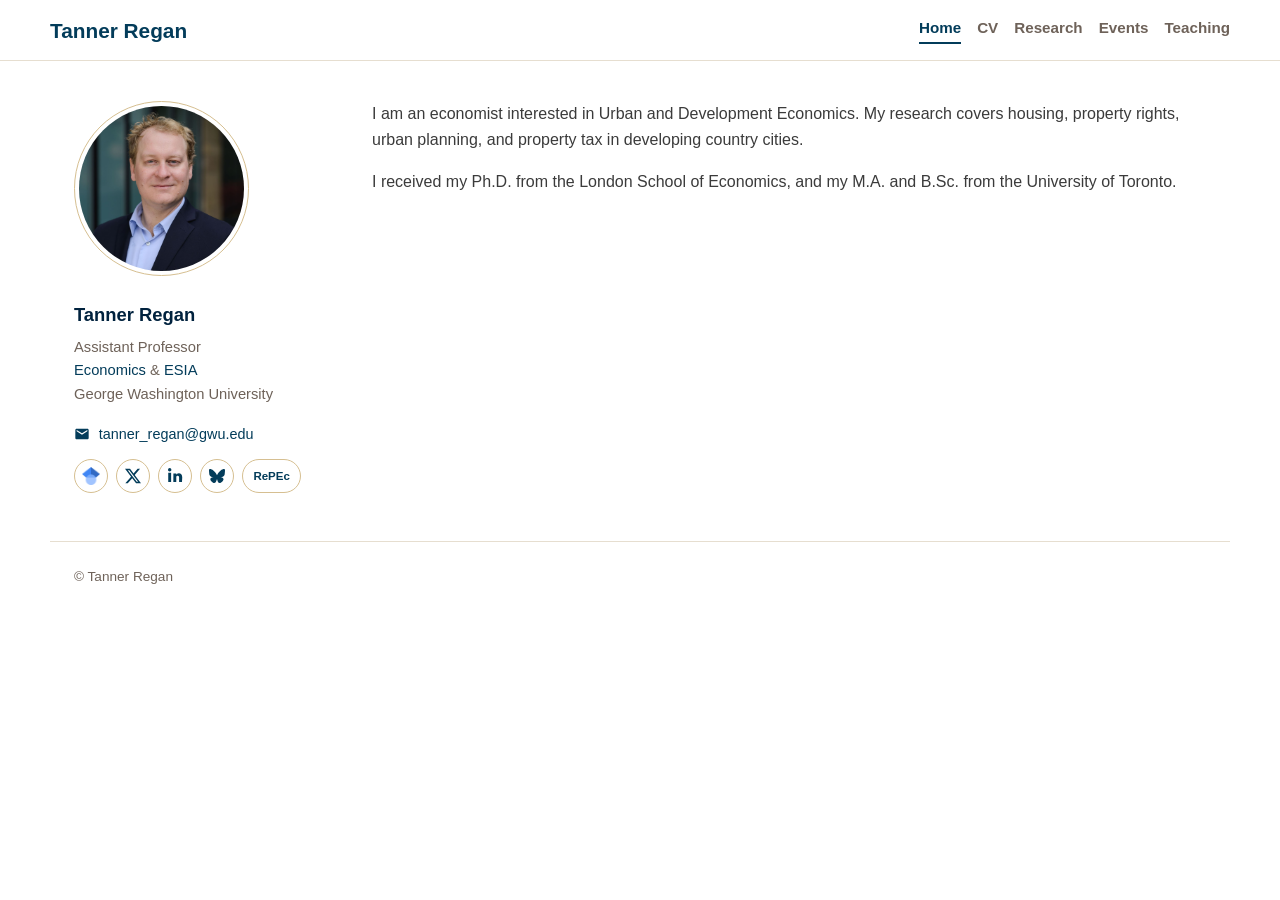
==== index.html @ 61c5daa1 "Add Google Scholar logo and show sidebar on mobile home page - Replace multi-color Google G SVG with" ====
<!DOCTYPE html>
<html lang="en">
<head>
  <meta charset="UTF-8">
  <meta name="viewport" content="width=device-width, initial-scale=1.0">
  <title>Tanner Regan</title>
  <link rel="icon" type="image/png" href="assets/images/city.png">
  <link rel="stylesheet" href="assets/css/style.css">
</head>
<body class="home">
  <div class="masthead">
    <div class="masthead__inner-wrap">
      <a class="site-title" href="index.html">Tanner Regan</a>
      <nav class="site-nav">
        <a href="index.html" class="active">Home</a>
        <a href="CV/Tanner_Regan_CV.pdf">CV</a>
        <a href="research.html">Research</a>
        <a href="events.html">Events</a>
        <a href="teaching.html">Teaching</a>
      </nav>
    </div>
  </div>

  <div class="page-wrap">
    <aside class="sidebar">
      <div class="author__avatar">
        <img src="assets/images/HStanner.jpg" alt="Tanner Regan">
      </div>
      <div class="author__content">
        <h3 class="author__name">Tanner Regan</h3>
        <p class="author__bio">
          Assistant Professor<br>
          <a href="https://economics.columbian.gwu.edu/">Economics</a> &amp; <a href="https://elliott.gwu.edu/">ESIA</a><br>
          George Washington University
        </p>
        <ul class="author__urls">
          <li>
            <svg viewBox="0 0 24 24" aria-hidden="true"><path d="M20 4H4C2.9 4 2 4.9 2 6v12c0 1.1.9 2 2 2h16c1.1 0 2-.9 2-2V6c0-1.1-.9-2-2-2Zm0 4-8 5-8-5V6l8 5 8-5v2Z"></path></svg>
            <a href="mailto:tanner_regan@gwu.edu">tanner_regan@gwu.edu</a>
          </li>
        </ul>
        <div class="author__social">
          <a href="https://scholar.google.com/citations?user=ea6nLNgAAAAJ&hl=en" aria-label="Google Scholar" target="_blank" rel="noopener">
            <img src="assets/images/gscholar.png" alt="Google Scholar" style="width:18px;height:18px;object-fit:contain;">
          </a>
          <a href="https://x.com/home" aria-label="X (Twitter)" target="_blank" rel="noopener">
            <svg viewBox="0 0 24 24" aria-hidden="true"><path d="M18.901 1.153h3.68l-8.04 9.19L24 22.846h-7.406l-5.8-7.584-6.638 7.584H.474l8.6-9.83L0 1.154h7.594l5.243 6.932ZM17.61 20.644h2.039L6.486 3.24H4.298Z"></path></svg>
          </a>
          <a href="https://www.linkedin.com/in/tanner-regan-843143a1/" aria-label="LinkedIn" target="_blank" rel="noopener">
            <svg viewBox="0 0 448 512" aria-hidden="true"><path d="M100.28 448H7.4V148.9h92.88zm-46.44-339.5C24.06 108.5 0 84.31 0 54.59A54.59 54.59 0 0 1 54.59 0a54.59 54.59 0 0 1 54.59 54.59c0 29.72-24.06 53.91-53.84 53.91zM447.9 448h-92.68V302.4c0-34.7-12.42-58.4-43.46-58.4-23.7 0-37.8 15.9-44 31.3-2.27 5.5-2.83 13.2-2.83 21v151.7h-92.7s1.21-246.4 0-271.9h92.7v38.5c12.3-19 34.4-46.1 83.7-46.1 61.1 0 106.9 39.9 106.9 125.6z"></path></svg>
          </a>
          <a href="https://bsky.app/profile/tannerwdregan.bsky.social" aria-label="Bluesky" target="_blank" rel="noopener">
            <svg viewBox="0 0 24 24" aria-hidden="true"><path d="M12 10.8c-1.087-2.114-4.046-6.053-6.798-7.995C2.566.944 1.561 1.266.902 1.565.139 1.908 0 3.08 0 3.768c0 .69.378 5.65.624 6.479.815 2.736 3.713 3.66 6.383 3.364-3.912.58-7.387 2.005-2.83 7.078 5.013 5.19 6.87-1.113 7.823-4.308.953 3.195 2.05 9.271 7.733 4.308 4.267-4.308 1.172-6.498-2.74-7.078 2.67.297 5.568-.628 6.383-3.364.246-.828.624-5.79.624-6.478 0-.69-.139-1.861-.902-2.206-.659-.298-1.664-.62-4.3 1.24C16.046 4.748 13.087 8.687 12 10.8Z"></path></svg>
          </a>
          <a class="author__social-text" href="https://ideas.repec.org/f/pre602.html" aria-label="IDEAS / RePEc" target="_blank" rel="noopener">RePEc</a>
        </div>
      </div>
    </aside>

    <main class="page__content">
      <p>
        I am an economist interested in Urban and Development Economics. My research
        covers housing, property rights, urban planning, and property tax in developing
        country cities.
      </p>

      <p>
        I received my Ph.D. from the London School of Economics, and my M.A. and B.Sc.
        from the University of Toronto.
      </p>
    </main>
  </div>

  <footer class="page__footer">
    &copy; Tanner Regan
  </footer>
</body>
</html>
---- assets/css/style.css ----
/* Tanner Regan - personal academic site (academicpages / Minimal Mistakes inspired) */

:root {
  --max-width: 1180px;
  --sidebar-width: 250px;
  --bg-color: #ffffff;
  --text-color: #3b3b3b;
  --muted-color: #6e6259;
  --gw-blue: #033c5a;
  --gw-navy: #00223e;
  --gw-buff: #d6bf91;
  --gw-buff-light: #f6f1e8;
  --link-color: var(--gw-blue);
  --link-color-hover: var(--gw-navy);
  --border-color: #e6ded0;
}

* {
  box-sizing: border-box;
}

body {
  margin: 0;
  font-family: -apple-system, "Segoe UI", "Helvetica Neue", Helvetica, Arial, sans-serif;
  color: var(--text-color);
  background: var(--bg-color);
  line-height: 1.6;
}

a {
  color: var(--link-color);
  text-decoration: none;
}

a:hover {
  color: var(--link-color-hover);
  text-decoration: underline;
}

/* Masthead */

.masthead {
  border-bottom: 1px solid var(--border-color);
  padding: 0.85rem 1.5rem;
}

.masthead__inner-wrap {
  max-width: var(--max-width);
  margin: 0 auto;
  display: flex;
  align-items: center;
  justify-content: space-between;
  flex-wrap: wrap;
  gap: 0.5rem 1.5rem;
}

.site-title {
  font-size: 1.3rem;
  font-weight: 700;
  color: var(--gw-blue);
}

.site-title:hover {
  color: var(--gw-blue);
  text-decoration: none;
}

.site-nav {
  display: flex;
  gap: 1rem;
  flex-wrap: wrap;
}

.site-nav a {
  position: relative;
  display: inline-block;
  color: var(--muted-color);
  font-weight: 600;
  font-size: 0.95rem;
  padding-bottom: 4px;
}

@media (max-width: 480px) {
  .site-nav {
    width: 100%;
    gap: 0.55rem;
    flex-wrap: nowrap;
  }

  .site-nav a {
    font-size: 0.82rem;
  }
}

.site-nav a:hover,
.site-nav a.active {
  color: var(--gw-blue);
  text-decoration: none;
}

.site-nav a::after {
  content: "";
  position: absolute;
  left: 0;
  right: 0;
  bottom: 0;
  height: 2px;
  background: var(--link-color);
  transform: scaleX(0);
  transition: transform 0.15s ease-in-out;
}

.site-nav a:hover::after,
.site-nav a.active::after {
  transform: scaleX(1);
}

/* Page layout */

.page-wrap {
  max-width: var(--max-width);
  margin: 0 auto;
  padding: 2.5rem 1.5rem 3rem;
  display: flex;
  gap: 3rem;
  align-items: flex-start;
}

/* Sidebar */

.sidebar {
  flex: 0 0 var(--sidebar-width);
  width: var(--sidebar-width);
}

.author__avatar img {
  width: 175px;
  height: 175px;
  border-radius: 50%;
  object-fit: cover;
  object-position: center top;
  padding: 4px;
  border: 1px solid var(--gw-buff);
}

.author__content {
  margin-top: 1rem;
}

.author__name {
  font-size: 1.15rem;
  font-weight: 700;
  color: var(--gw-navy);
  margin: 0 0 0.4rem;
}

.author__bio {
  color: var(--muted-color);
  font-size: 0.92rem;
  margin: 0 0 1rem;
}

.author__urls {
  list-style: none;
  padding: 0;
  margin: 0;
  font-size: 0.9rem;
}

.author__urls li {
  display: flex;
  align-items: flex-start;
  gap: 0.55rem;
  margin-bottom: 0.55rem;
}

.author__urls svg {
  width: 16px;
  height: 16px;
  flex-shrink: 0;
  margin-top: 0.2rem;
  fill: var(--gw-blue);
}

.author__social {
  display: flex;
  flex-wrap: wrap;
  gap: 0.5rem;
  margin-top: 0.85rem;
}

.author__social a {
  display: inline-flex;
  align-items: center;
  justify-content: center;
  width: 34px;
  height: 34px;
  border-radius: 50%;
  border: 1px solid var(--gw-buff);
  background: #ffffff;
  transition: background 0.15s ease-in-out;
}

.author__social a:hover {
  background: var(--gw-buff-light);
}

.author__social svg {
  width: 16px;
  height: 16px;
  fill: var(--gw-blue);
}

.author__social a.author__social-text {
  width: auto;
  border-radius: 999px;
  padding: 0 0.65rem;
  font-size: 0.72rem;
  font-weight: 700;
  color: var(--gw-blue);
}

.author__social a.author__social-text:hover {
  text-decoration: none;
}

/* Main content */

.page__content {
  flex: 1;
  min-width: 0;
}

h1 {
  font-size: 1.9rem;
  font-weight: 700;
  color: var(--gw-navy);
  margin: 0 0 1rem;
}

h2 {
  font-size: 1.35rem;
  font-weight: 700;
  color: var(--gw-navy);
  margin: 2.2rem 0 0.9rem;
  border-bottom: 1px solid var(--gw-buff);
  padding-bottom: 0.4rem;
}

.page__content > h2:first-child,
.page__content > p:first-child {
  margin-top: 0;
}

h3 {
  font-size: 1.05rem;
  font-weight: 700;
  color: var(--gw-blue);
  margin: 0 0 0.25rem;
}

/* Publication lists */

ul.pub-list {
  list-style: none;
  padding: 0;
  margin: 0;
}

ul.pub-list > li {
  padding: 1rem 0;
  border-bottom: 1px solid var(--border-color);
}

ul.pub-list > li:first-child {
  padding-top: 0;
}

ul.pub-list > li:last-child {
  border-bottom: none;
}

ul.pub-list h3 {
  margin-bottom: 0.25rem;
}

.pub-meta {
  color: var(--muted-color);
  font-size: 0.9rem;
}

.pub-links {
  margin-top: 0.4rem;
  display: flex;
  flex-wrap: wrap;
  gap: 1rem;
  font-size: 0.9rem;
  font-weight: 600;
}

/* Event lists */

.event-list {
  list-style: none;
  padding: 0;
  margin: 0;
}

.event-list li {
  padding: 0.6rem 0;
  border-bottom: 1px solid var(--border-color);
}

.event-list li:first-child {
  padding-top: 0;
}

.event-list li:last-child {
  border-bottom: none;
}

.event-list a,
ul.pub-list a {
  font-weight: 700;
}

/* Plain lists */

main ul:not(.pub-list):not(.event-list):not(.author__urls) {
  padding-left: 1.25rem;
}

main ul:not(.pub-list):not(.event-list):not(.author__urls) li {
  margin-bottom: 0.4rem;
}

/* Contact block */

.contact-block {
  margin: 1.5rem 0;
  padding: 0.85rem 1.1rem;
  background: var(--gw-buff-light);
  border: 1px solid var(--gw-buff);
  border-radius: 6px;
  font-size: 0.95rem;
}

/* Footer */

.page__footer {
  max-width: var(--max-width);
  margin: 0 auto;
  padding: 1.5rem 1.5rem 3rem;
  color: var(--muted-color);
  font-size: 0.85rem;
  border-top: 1px solid var(--border-color);
}

/* Responsive */

@media (max-width: 800px) {
  .page-wrap {
    flex-direction: column;
    gap: 1.5rem;
  }

  .sidebar {
    display: none;
  }

  body.home .sidebar {
    display: block;
    width: 100%;
  }

  body.home .author__avatar {
    text-align: center;
  }

  body.home .author__avatar img {
    width: 120px;
    height: 120px;
  }

  body.home .author__content {
    text-align: center;
  }

  body.home .author__urls {
    display: inline-flex;
    flex-direction: column;
    align-items: center;
  }

  body.home .author__social {
    justify-content: center;
  }
}
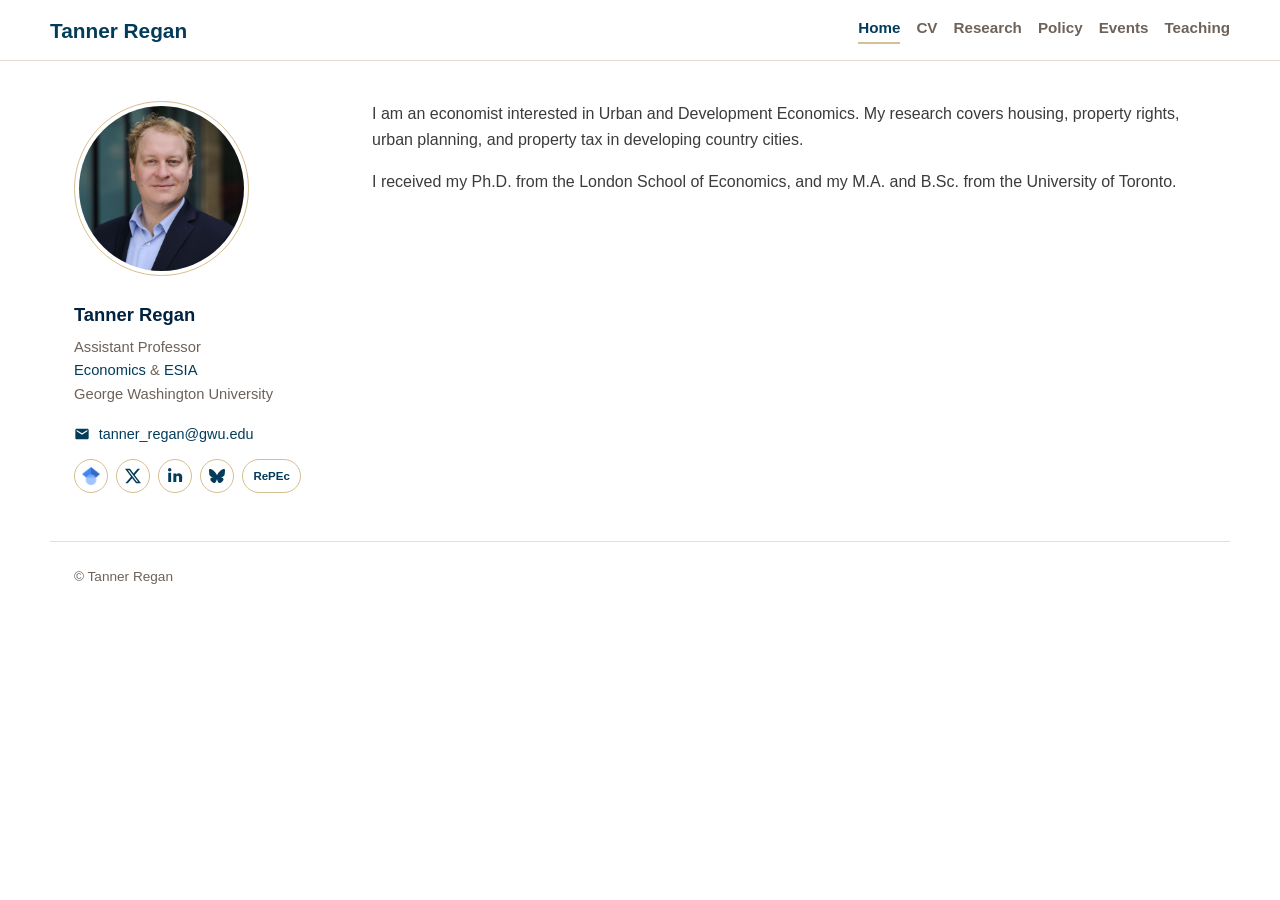
==== commit f00c305a: "split out policy" ====
--- a/index.html
+++ b/index.html
@@ -15,6 +15,7 @@
         <a href="index.html" class="active">Home</a>
         <a href="CV/Tanner_Regan_CV.pdf">CV</a>
         <a href="research.html">Research</a>
+        <a href="policy.html">Policy</a>
         <a href="events.html">Events</a>
         <a href="teaching.html">Teaching</a>
       </nav>
--- a/assets/css/style.css
+++ b/assets/css/style.css
@@ -35,6 +35,7 @@
 a:hover {
   color: var(--link-color-hover);
   text-decoration: underline;
+  text-decoration-color: var(--gw-buff);
 }
 
 /* Masthead */
@@ -83,12 +84,12 @@
 @media (max-width: 480px) {
   .site-nav {
     width: 100%;
-    gap: 0.55rem;
+    gap: 0.4rem;
     flex-wrap: nowrap;
   }
 
   .site-nav a {
-    font-size: 0.82rem;
+    font-size: 0.75rem;
   }
 }
 
@@ -105,7 +106,7 @@
   right: 0;
   bottom: 0;
   height: 2px;
-  background: var(--link-color);
+  background: var(--gw-buff);
   transform: scaleX(0);
   transition: transform 0.15s ease-in-out;
 }
@@ -282,6 +283,7 @@
 
 ul.pub-list h3 {
   margin-bottom: 0.25rem;
+  font-size: 0.9rem;
 }
 
 .pub-meta {
@@ -289,13 +291,33 @@
   font-size: 0.9rem;
 }
 
+.pub-meta em {
+  font-weight: 700;
+  font-style: italic;
+}
+
 .pub-links {
-  margin-top: 0.4rem;
+  margin-top: 0.5rem;
   display: flex;
   flex-wrap: wrap;
-  gap: 1rem;
-  font-size: 0.9rem;
+  gap: 0.4rem;
+}
+
+.pub-links a {
+  display: inline-block;
+  font-size: 0.75rem;
   font-weight: 600;
+  color: var(--gw-blue);
+  border: 1px solid var(--gw-buff);
+  border-radius: 999px;
+  padding: 0.15rem 0.65rem;
+  background: #fff;
+  transition: background 0.15s;
+}
+
+.pub-links a:hover {
+  background: var(--gw-buff-light);
+  text-decoration: none;
 }
 
 /* Event lists */
@@ -307,19 +329,13 @@
 }
 
 .event-list li {
-  padding: 0.6rem 0;
-  border-bottom: 1px solid var(--border-color);
+  padding: 0.3rem 0;
 }
 
 .event-list li:first-child {
   padding-top: 0;
 }
 
-.event-list li:last-child {
-  border-bottom: none;
-}
-
-.event-list a,
 ul.pub-list a {
   font-weight: 700;
 }
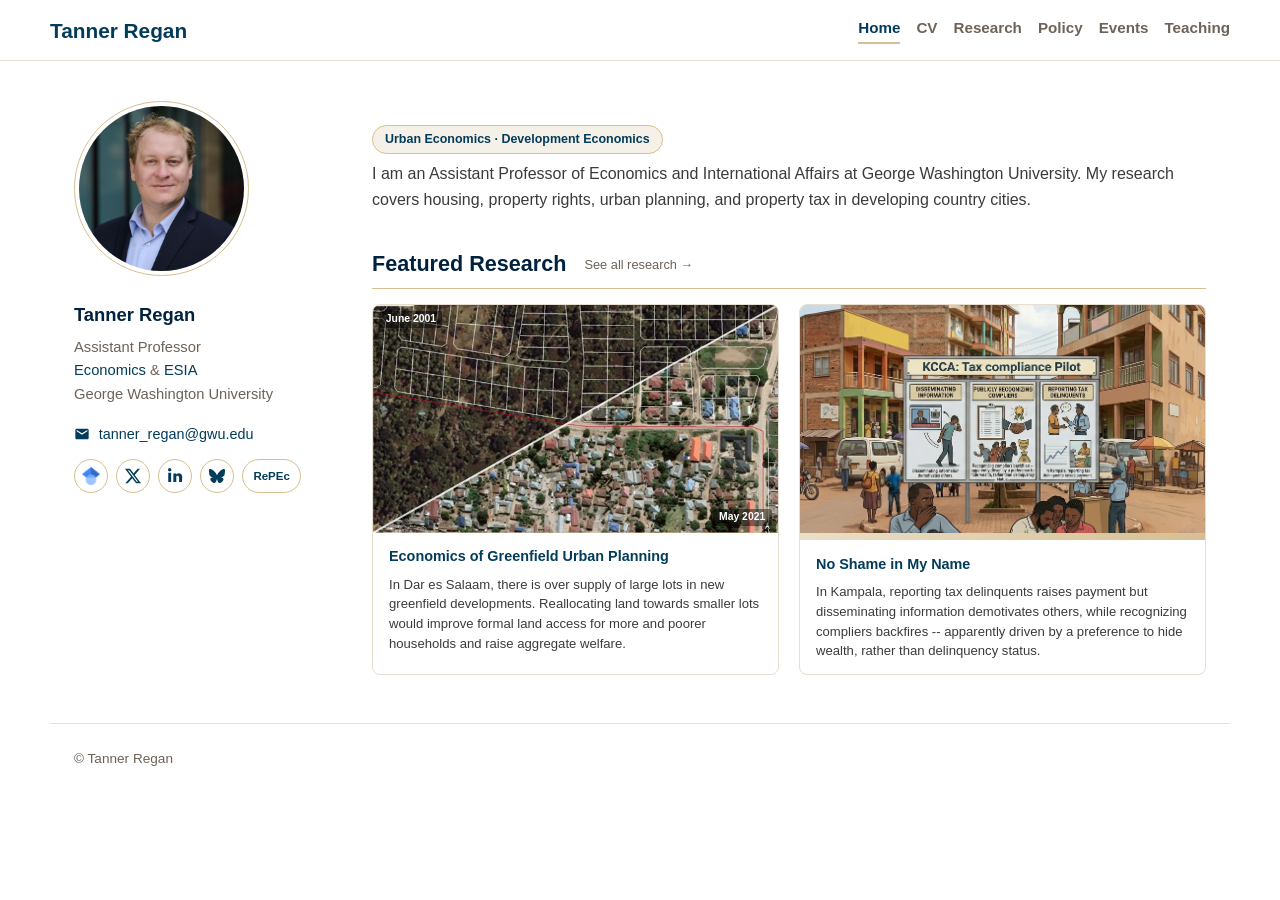
==== commit 23fa9ea4: "added images to home page" ====
--- a/index.html
+++ b/index.html
@@ -13,7 +13,7 @@
       <a class="site-title" href="index.html">Tanner Regan</a>
       <nav class="site-nav">
         <a href="index.html" class="active">Home</a>
-        <a href="CV/Tanner_Regan_CV.pdf">CV</a>
+        <a href="CV/Tanner_Regan_CV.pdf" target="_blank" rel="noopener">CV</a>
         <a href="research.html">Research</a>
         <a href="policy.html">Policy</a>
         <a href="events.html">Events</a>
@@ -59,16 +59,43 @@
     </aside>
 
     <main class="page__content">
-      <p>
-        I am an economist interested in Urban and Development Economics. My research
-        covers housing, property rights, urban planning, and property tax in developing
+
+      <div class="research-interests">
+        <span class="interest-tag">Urban Economics · Development Economics</span>
+        I am an Assistant Professor of Economics and International Affairs at George Washington University. 
+        My research covers housing, property rights, urban planning, and property tax in developing
         country cities.
-      </p>
+      </div>
 
-      <p>
-        I received my Ph.D. from the London School of Economics, and my M.A. and B.Sc.
-        from the University of Toronto.
-      </p>
+      <h2>Featured Research <a href="research.html" class="section-link">See all research &rarr;</a></h2>
+      <div class="project-grid">
+        <a class="project-card" href="papers/Henderson_etal_unp2025.pdf" target="_blank" rel="noopener">
+          <div class="project-card__image project-card__image--split">
+            <img class="split-img split-img--tl" src="assets/images/example_20k_boundary_tuangoma2001.png" alt="Tuangoma 2001">
+            <img class="split-img split-img--br" src="assets/images/example_20k_boundary_tuangoma2021.png" alt="Tuangoma 2021">
+            <svg class="split-line" viewBox="0 0 100 100" preserveAspectRatio="none" aria-hidden="true">
+              <line x1="100" y1="0" x2="0" y2="100" stroke="rgba(255,255,255,0.75)" stroke-width="2" vector-effect="non-scaling-stroke"/>
+            </svg>
+            <span class="split-label split-label--tl">June 2001</span>
+            <span class="split-label split-label--br">May 2021</span>
+          </div>
+          <div class="project-card__body">
+            <h3>Economics of Greenfield Urban Planning</h3>
+            <p class="project-blurb">In Dar es Salaam, there is over supply of large lots in new greenfield developments. Reallocating land towards smaller lots would improve formal land access for more and poorer households and raise aggregate welfare. </p>
+          </div>
+        </a>
+        <a class="project-card" href="papers/Manwaring_Regan_unp2026.pdf" target="_blank" rel="noopener">
+          <div class="project-card__image">
+            <img src="assets/images/NoShameAIdrawing.png" alt="No Shame in My Name" style="width:100%;height:100%;object-fit:cover;">
+          </div>
+          <div class="project-card__body">
+            <h3>No Shame in My Name</h3>
+            <p class="project-blurb">In Kampala, reporting tax delinquents raises payment but disseminating information demotivates others, while recognizing compliers backfires -- apparently driven by a preference to hide wealth, rather than delinquency status.
+
+  </p>
+          </div>
+        </a>
+      </div>
     </main>
   </div>
 
--- a/assets/css/style.css
+++ b/assets/css/style.css
@@ -350,6 +350,150 @@
   margin-bottom: 0.4rem;
 }
 
+/* Section heading link */
+
+.section-link {
+  font-size: 0.8rem;
+  font-weight: 400;
+  color: var(--muted-color);
+  margin-left: 0.75rem;
+  vertical-align: middle;
+}
+
+.section-link:hover {
+  color: var(--gw-blue);
+}
+
+/* Research interest tags */
+
+.research-interests {
+  display: flex;
+  flex-wrap: wrap;
+  gap: 0.45rem;
+  margin: 1.5rem 0 2rem;
+}
+
+.interest-tag {
+  display: inline-block;
+  font-size: 0.78rem;
+  font-weight: 600;
+  color: var(--gw-blue);
+  border: 1px solid var(--gw-buff);
+  border-radius: 999px;
+  padding: 0.2rem 0.75rem;
+  background: var(--gw-buff-light);
+}
+
+/* Featured project cards */
+
+.project-grid {
+  display: grid;
+  grid-template-columns: 1fr 1fr;
+  gap: 1.25rem;
+}
+
+.project-card {
+  display: block;
+  border: 1px solid var(--border-color);
+  border-radius: 8px;
+  overflow: hidden;
+  color: var(--text-color);
+  transition: box-shadow 0.15s;
+}
+
+.project-card:hover {
+  box-shadow: 0 4px 14px rgba(0,0,0,0.08);
+  text-decoration: none;
+}
+
+.project-card__image {
+  width: 100%;
+  aspect-ratio: 16/9;
+  background: linear-gradient(135deg, var(--gw-buff-light) 0%, var(--gw-buff) 100%);
+}
+
+.project-card__image--split {
+  position: relative;
+  overflow: hidden;
+}
+
+.split-img {
+  position: absolute;
+  top: 0;
+  left: 0;
+  width: 100%;
+  height: 100%;
+  object-fit: cover;
+}
+
+.split-img--tl {
+  clip-path: polygon(0 0, 100% 0, 0 100%);
+}
+
+.split-img--br {
+  clip-path: polygon(100% 0, 100% 100%, 0 100%);
+}
+
+.split-line {
+  position: absolute;
+  top: 0;
+  left: 0;
+  width: 100%;
+  height: 100%;
+  pointer-events: none;
+}
+
+.split-label {
+  position: absolute;
+  font-size: 0.65rem;
+  font-weight: 700;
+  color: #fff;
+  background: rgba(0,0,0,0.45);
+  padding: 0.15rem 0.4rem;
+  border-radius: 3px;
+  pointer-events: none;
+  line-height: 1.2;
+}
+
+.split-label--tl {
+  top: 0.4rem;
+  left: 0.4rem;
+}
+
+.split-label--br {
+  bottom: 0.4rem;
+  right: 0.4rem;
+}
+
+.project-card__body {
+  padding: 0.8rem 1rem;
+}
+
+.project-card__body h3 {
+  font-size: 0.9rem;
+  color: var(--gw-blue);
+  margin: 0 0 0.25rem;
+}
+
+.project-card__body p {
+  font-size: 0.8rem;
+  color: var(--muted-color);
+  margin: 0;
+}
+
+.project-card__body .project-blurb {
+  margin-top: 0.4rem;
+  color: var(--text-color);
+  font-size: 0.82rem;
+  line-height: 1.5;
+}
+
+@media (max-width: 600px) {
+  .project-grid {
+    grid-template-columns: 1fr;
+  }
+}
+
 /* Contact block */
 
 .contact-block {
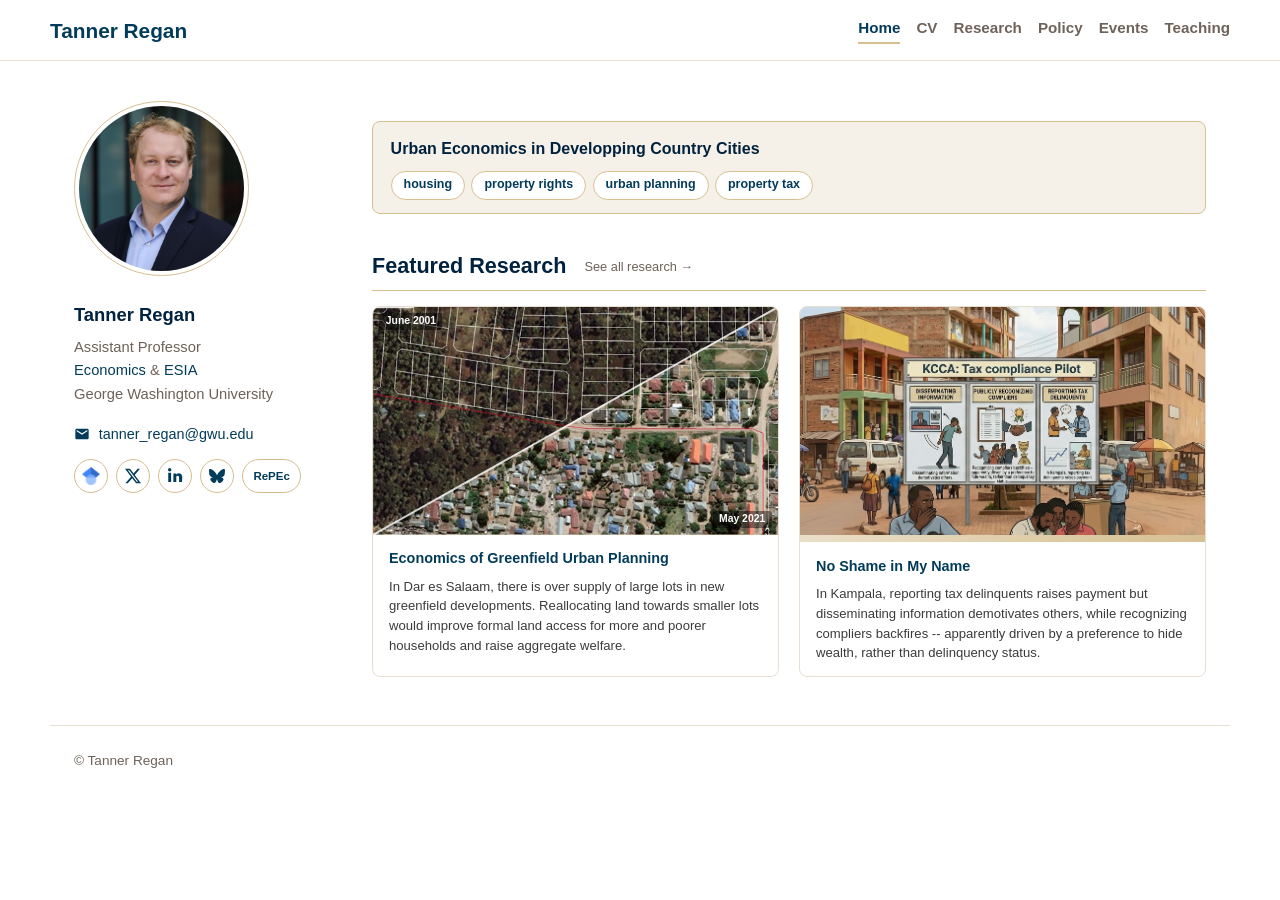
==== commit 31c4145d: "finished first webpage version" ====
--- a/index.html
+++ b/index.html
@@ -59,12 +59,14 @@
     </aside>
 
     <main class="page__content">
-
       <div class="research-interests">
-        <span class="interest-tag">Urban Economics · Development Economics</span>
-        I am an Assistant Professor of Economics and International Affairs at George Washington University. 
-        My research covers housing, property rights, urban planning, and property tax in developing
-        country cities.
+        <div class="research-interests__fields">Urban Economics in Developping Country Cities</div>
+        <div class="research-interests__topics">
+          <span class="interest-tag">housing</span>
+          <span class="interest-tag">property rights</span>
+          <span class="interest-tag">urban planning</span>
+          <span class="interest-tag">property tax</span>
+        </div>
       </div>
 
       <h2>Featured Research <a href="research.html" class="section-link">See all research &rarr;</a></h2>
--- a/assets/css/style.css
+++ b/assets/css/style.css
@@ -287,6 +287,7 @@
 }
 
 .pub-meta {
+  display: inline;
   color: var(--muted-color);
   font-size: 0.9rem;
 }
@@ -297,20 +298,21 @@
 }
 
 .pub-links {
-  margin-top: 0.5rem;
-  display: flex;
+  display: inline-flex;
   flex-wrap: wrap;
   gap: 0.4rem;
+  margin-left: 0.6rem;
+  vertical-align: middle;
 }
 
 .pub-links a {
   display: inline-block;
-  font-size: 0.75rem;
+  font-size: 0.6rem;
   font-weight: 600;
   color: var(--gw-blue);
   border: 1px solid var(--gw-buff);
   border-radius: 999px;
-  padding: 0.15rem 0.65rem;
+  padding: 0.1rem 0.5rem;
   background: #fff;
   transition: background 0.15s;
 }
@@ -367,10 +369,24 @@
 /* Research interest tags */
 
 .research-interests {
+  margin: 1.25rem 0 2rem;
+  border: 1px solid var(--gw-buff);
+  border-radius: 8px;
+  background: var(--gw-buff-light);
+  padding: 0.85rem 1.1rem;
+}
+
+.research-interests__fields {
+  font-size: 1rem;
+  font-weight: 700;
+  color: var(--gw-navy);
+  margin-bottom: 0.6rem;
+}
+
+.research-interests__topics {
   display: flex;
   flex-wrap: wrap;
-  gap: 0.45rem;
-  margin: 1.5rem 0 2rem;
+  gap: 0.4rem;
 }
 
 .interest-tag {
@@ -381,7 +397,7 @@
   border: 1px solid var(--gw-buff);
   border-radius: 999px;
   padding: 0.2rem 0.75rem;
-  background: var(--gw-buff-light);
+  background: #fff;
 }
 
 /* Featured project cards */
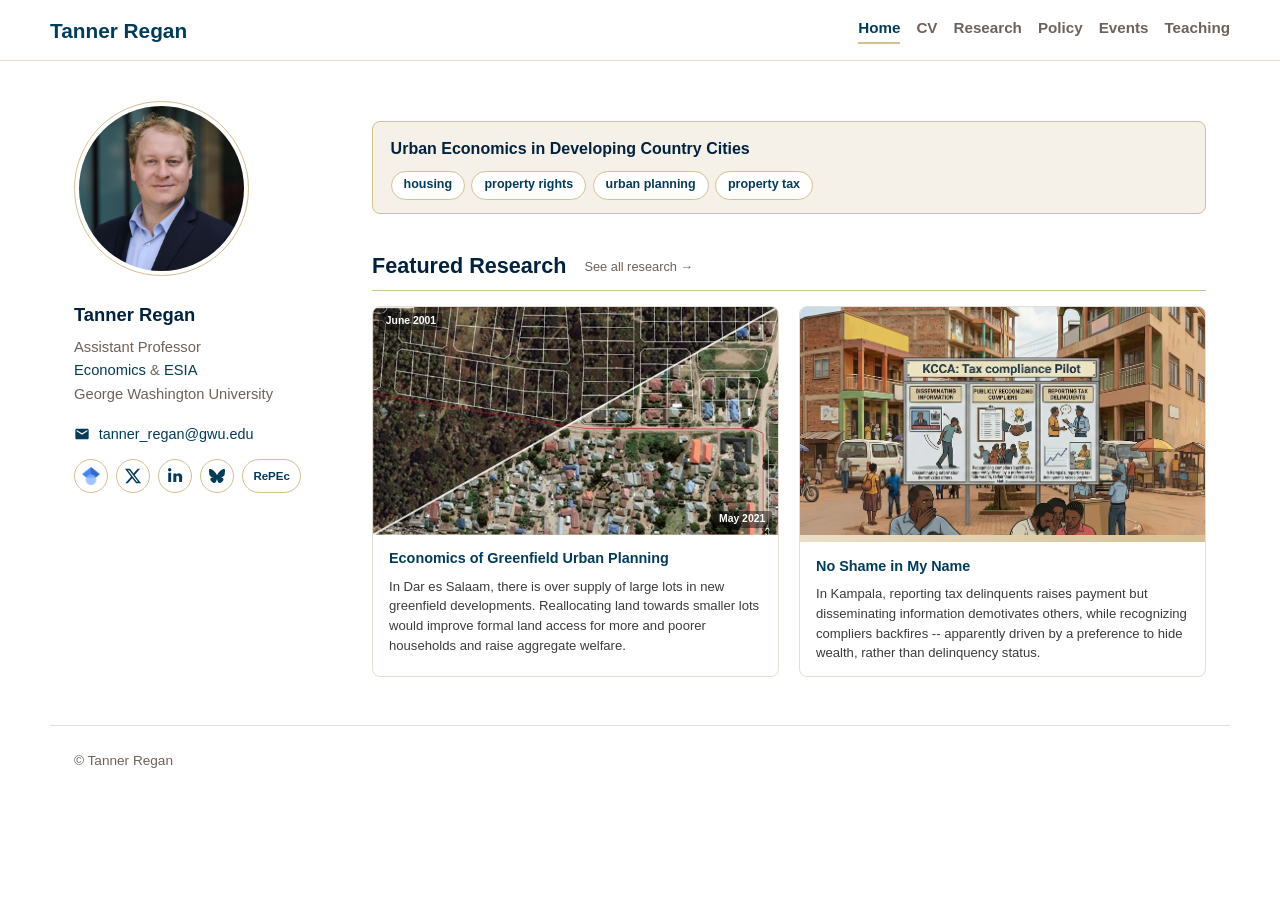
==== commit 87ce51b0: "typo" ====
--- a/index.html
+++ b/index.html
@@ -60,7 +60,7 @@
 
     <main class="page__content">
       <div class="research-interests">
-        <div class="research-interests__fields">Urban Economics in Developping Country Cities</div>
+        <div class="research-interests__fields">Urban Economics in Developing Country Cities</div>
         <div class="research-interests__topics">
           <span class="interest-tag">housing</span>
           <span class="interest-tag">property rights</span>
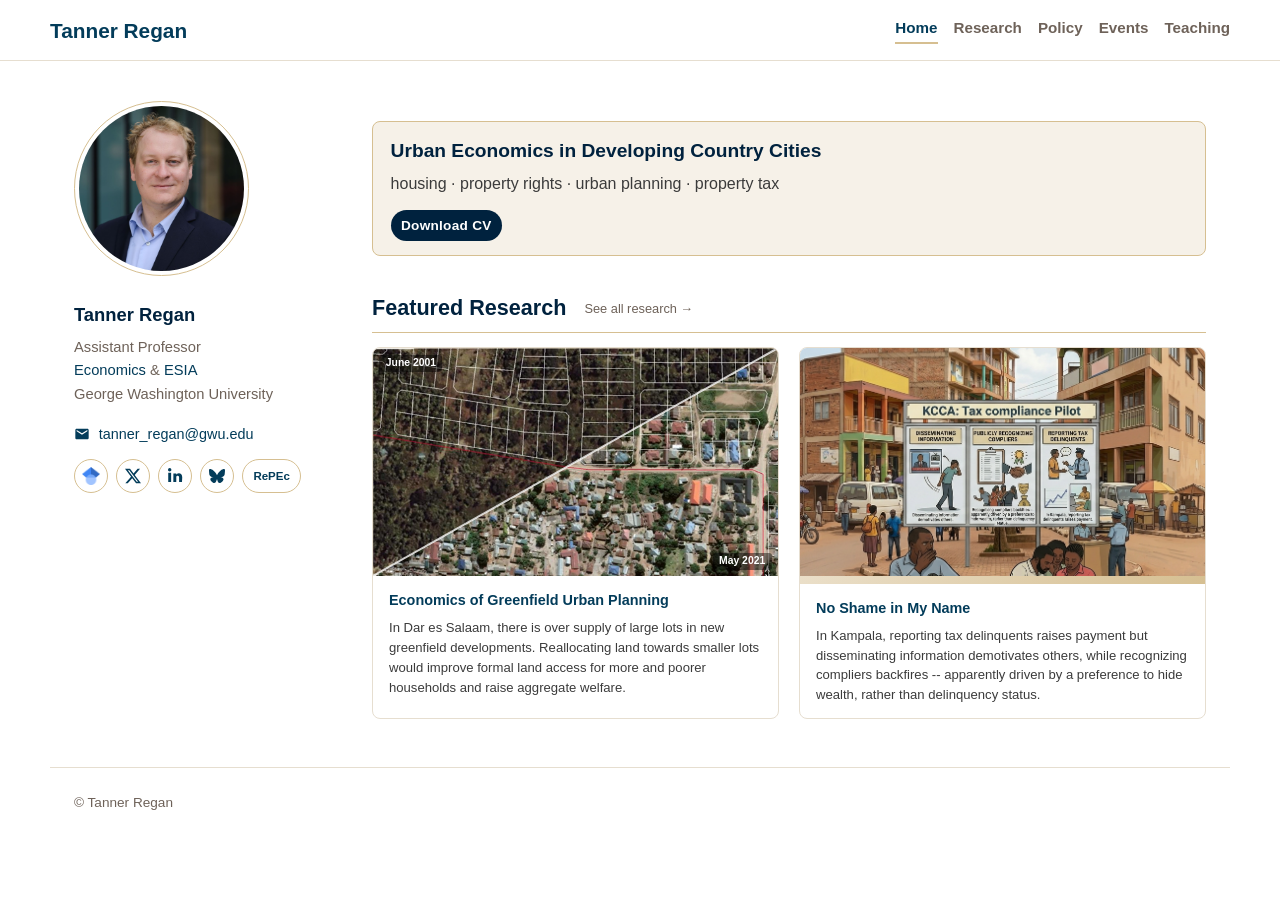
==== commit d4cf316c: "Add Download CV button, open all PDFs in new tab, remove CV nav link Co-Authored-By: Claude Sonnet 4" ====
--- a/index.html
+++ b/index.html
@@ -13,7 +13,7 @@
       <a class="site-title" href="index.html">Tanner Regan</a>
       <nav class="site-nav">
         <a href="index.html" class="active">Home</a>
-        <a href="CV/Tanner_Regan_CV.pdf" target="_blank" rel="noopener">CV</a>
+
         <a href="research.html">Research</a>
         <a href="policy.html">Policy</a>
         <a href="events.html">Events</a>
@@ -62,11 +62,9 @@
       <div class="research-interests">
         <div class="research-interests__fields">Urban Economics in Developing Country Cities</div>
         <div class="research-interests__topics">
-          <span class="interest-tag">housing</span>
-          <span class="interest-tag">property rights</span>
-          <span class="interest-tag">urban planning</span>
-          <span class="interest-tag">property tax</span>
+          housing · property rights · urban planning · property tax
         </div>
+        <a href="CV/Tanner_Regan_CV.pdf" class="cv-download-btn" target="_blank" rel="noopener">Download CV</a>
       </div>
 
       <h2>Featured Research <a href="research.html" class="section-link">See all research &rarr;</a></h2>
--- a/assets/css/style.css
+++ b/assets/css/style.css
@@ -376,11 +376,29 @@
   padding: 0.85rem 1.1rem;
 }
 
+.cv-download-btn {
+  display: inline-block;
+  margin-top: 0.85rem;
+  padding: 0.3rem 0.65rem;
+  background: var(--gw-navy);
+  color: #fff;
+  font-size: 0.85rem;
+  font-weight: 700;
+  border-radius: 999px;
+  text-decoration: none;
+  letter-spacing: 0.02em;
+  transition: background 0.15s;
+}
+
+.cv-download-btn:hover {
+  background: #0a1f4a;
+}
+
 .research-interests__fields {
-  font-size: 1rem;
+  font-size: 1.2rem;
   font-weight: 700;
   color: var(--gw-navy);
-  margin-bottom: 0.6rem;
+  margin-bottom: 0.25rem;
 }
 
 .research-interests__topics {
